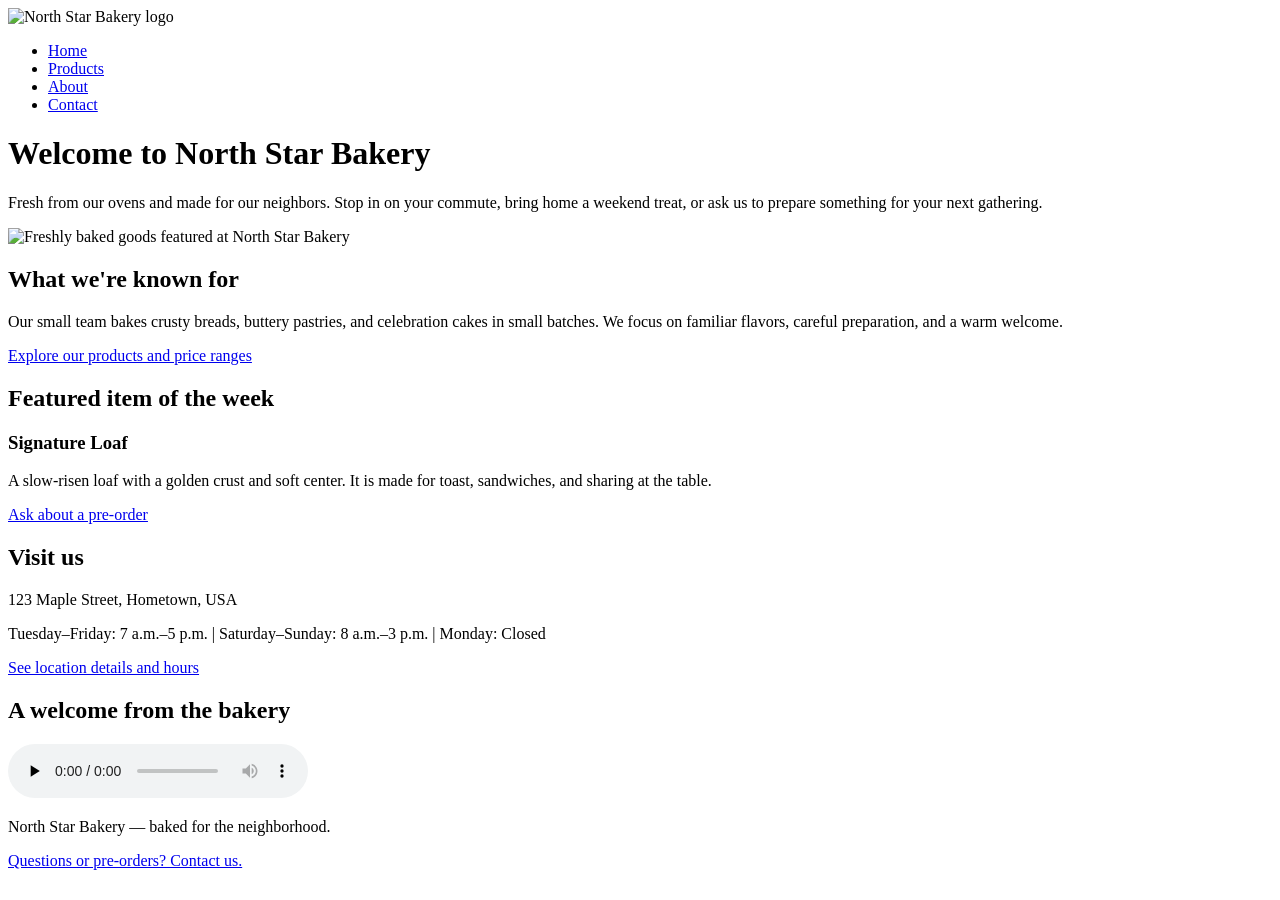
==== index.html @ 4942fa48 "Add four HTML bakery pages" ====
<!DOCTYPE html>
<html lang="en">
<head>
  <meta charset="utf-8">
  <meta name="viewport" content="width=device-width, initial-scale=1">
  <meta name="description" content="Welcome to North Star, a neighborhood bakery making fresh bread and treats for everyday moments.">
  <title>Home | North Star Bakery</title>
</head>
<body>
  <header>
    <img src="media/bakery-logo_c.png" alt="North Star Bakery logo" width="180">
    <nav aria-label="Main navigation">
      <ul>
        <li><a href="index.html" aria-current="page">Home</a></li>
        <li><a href="products.html">Products</a></li>
        <li><a href="about.html">About</a></li>
        <li><a href="contact.html">Contact</a></li>
      </ul>
    </nav>
  </header>

  <main>
    <h1>Welcome to North Star Bakery</h1>
    <p>Fresh from our ovens and made for our neighbors. Stop in on your commute, bring home a weekend treat, or ask us to prepare something for your next gathering.</p>

    <picture>
      <source media="(max-width: 600px)" srcset="media/bakery-feature-small_c.png">
      <img src="media/bakery-feature-large_c.png" alt="Freshly baked goods featured at North Star Bakery" width="900">
    </picture>

    <section aria-labelledby="known-for">
      <h2 id="known-for">What we're known for</h2>
      <p>Our small team bakes crusty breads, buttery pastries, and celebration cakes in small batches. We focus on familiar flavors, careful preparation, and a warm welcome.</p>
      <p><a href="products.html">Explore our products and price ranges</a></p>
    </section>

    <section aria-labelledby="featured-item">
      <h2 id="featured-item">Featured item of the week</h2>
      <h3>Signature Loaf</h3>
      <p>A slow-risen loaf with a golden crust and soft center. It is made for toast, sandwiches, and sharing at the table.</p>
      <p><a href="contact.html">Ask about a pre-order</a></p>
    </section>

    <section aria-labelledby="visit-us">
      <h2 id="visit-us">Visit us</h2>
      <p>123 Maple Street, Hometown, USA</p>
      <p>Tuesday–Friday: 7 a.m.–5 p.m. | Saturday–Sunday: 8 a.m.–3 p.m. | Monday: Closed</p>
      <p><a href="contact.html">See location details and hours</a></p>
    </section>

    <section aria-labelledby="audio-welcome">
      <h2 id="audio-welcome">A welcome from the bakery</h2>
      <audio controls preload="none">
        <source src="media/bakery-welcome_c.mp3" type="audio/mpeg">
        Your browser does not support audio playback. You can still read about us on the <a href="about.html">About page</a>.
      </audio>
    </section>
  </main>

  <footer>
    <p>North Star Bakery &mdash; baked for the neighborhood.</p>
    <p><a href="contact.html">Questions or pre-orders? Contact us.</a></p>
  </footer>
</body>
</html>
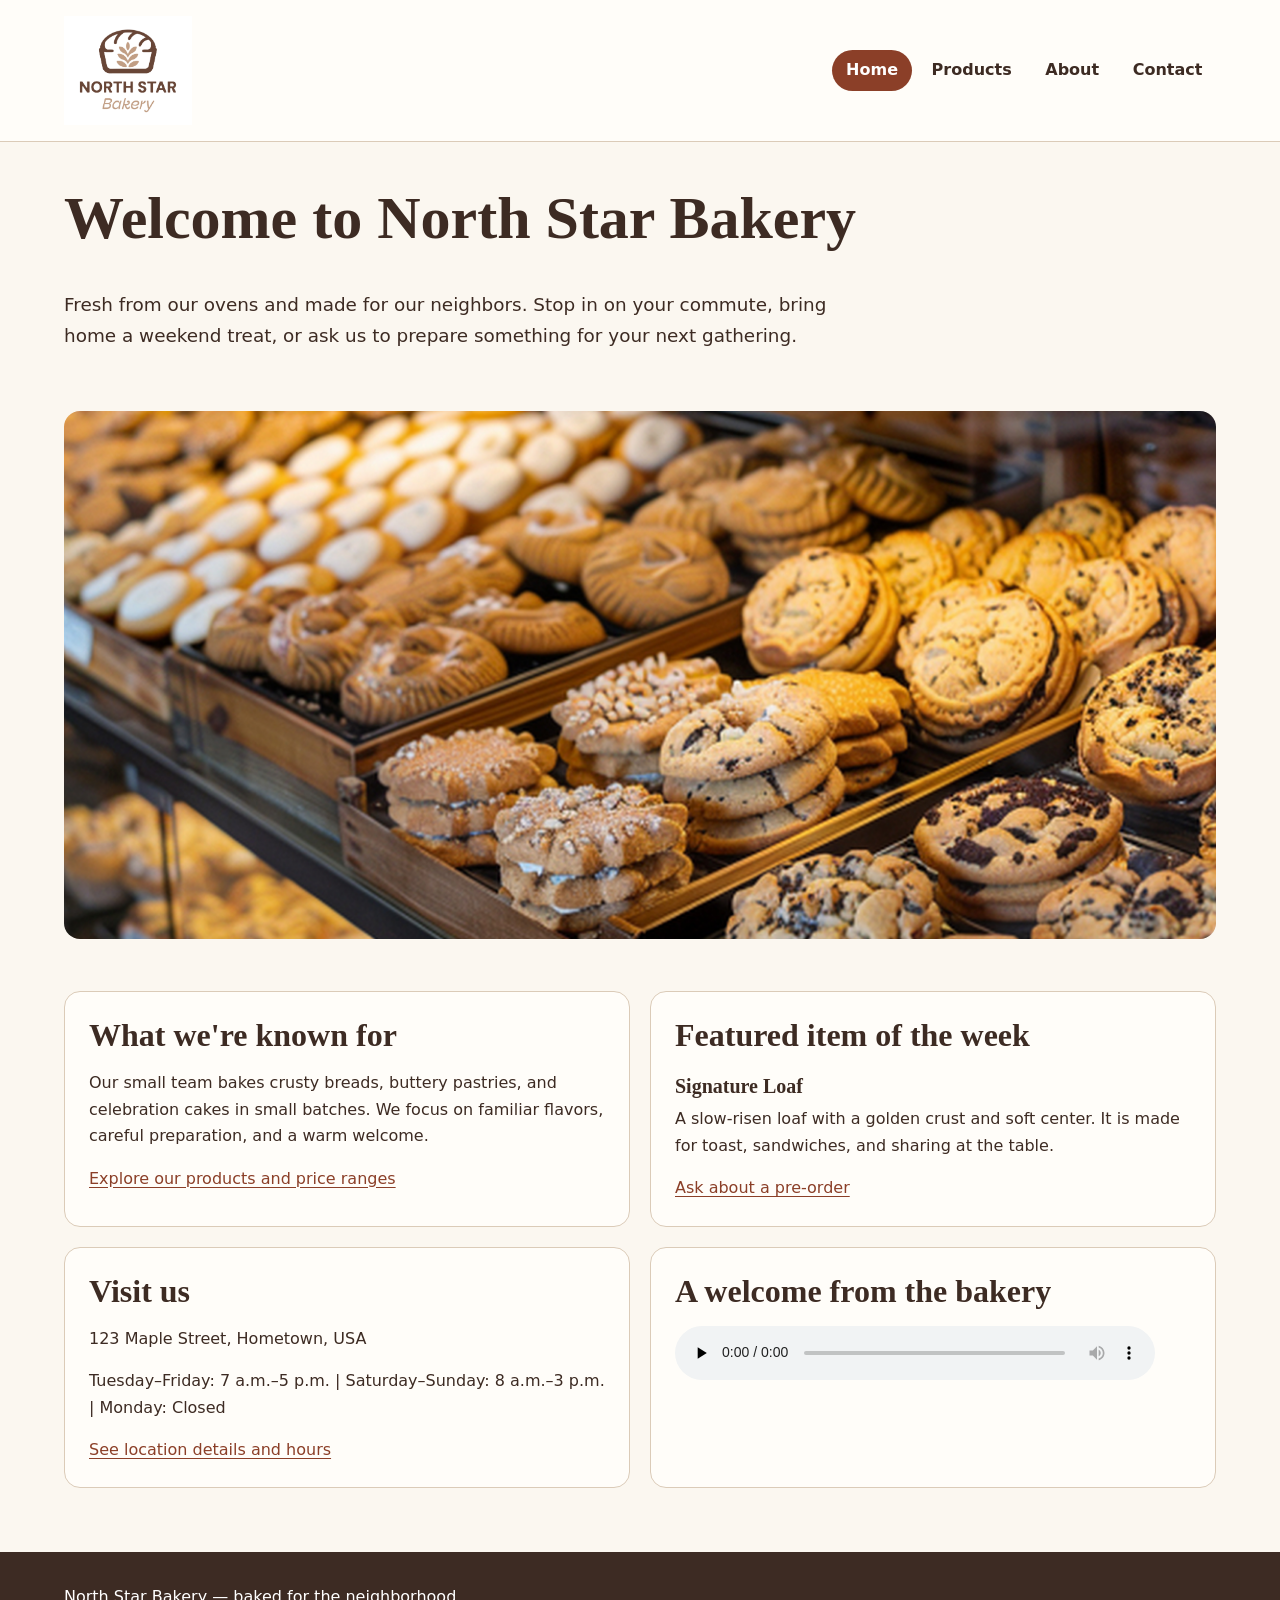
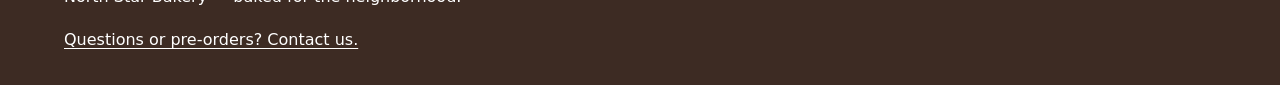
==== commit f78cfc5c: "Style bakery site for Touchstone 3" ====
--- a/index.html
+++ b/index.html
@@ -5,8 +5,9 @@
   <meta name="viewport" content="width=device-width, initial-scale=1">
   <meta name="description" content="Welcome to North Star, a neighborhood bakery making fresh bread and treats for everyday moments.">
   <title>Home | North Star Bakery</title>
+  <link rel="stylesheet" href="styles.css">
 </head>
-<body>
+<body class="index">
   <header>
     <img src="media/bakery-logo_c.png" alt="North Star Bakery logo" width="180">
     <nav aria-label="Main navigation">
@@ -64,3 +65,4 @@
 </body>
 </html>
 
+
--- a/styles.css
+++ b/styles.css
@@ -0,0 +1,284 @@
+:root {
+  color-scheme: light;
+  --paper: #fbf7f0;
+  --surface: #fffdf9;
+  --ink: #3d2b23;
+  --accent: #8b3f28;
+  --line: #dbcbb8;
+}
+
+* {
+  box-sizing: border-box;
+}
+
+html {
+  scroll-behavior: smooth;
+}
+
+body {
+  margin: 0;
+  background: var(--paper);
+  color: var(--ink);
+  font-family: system-ui, -apple-system, "Segoe UI", sans-serif;
+  font-size: 1rem;
+  line-height: 1.65;
+}
+
+h1, h2, h3 {
+  font-family: Georgia, "Times New Roman", serif;
+  line-height: 1.2;
+  text-wrap: balance;
+}
+
+h1 {
+  margin: 0 0 1rem;
+  font-size: clamp(2.25rem, 7vw, 3.75rem);
+}
+
+h2 {
+  margin: 0 0 1rem;
+  font-size: clamp(1.5rem, 4vw, 2rem);
+}
+
+h3 {
+  margin: 1.25rem 0 0.5rem;
+  font-size: 1.25rem;
+}
+
+p {
+  margin: 0 0 1rem;
+}
+
+a {
+  color: var(--accent);
+  text-underline-offset: 0.2em;
+}
+
+a:hover {
+  text-decoration-thickness: 0.13em;
+}
+
+a:focus-visible, button:focus-visible, input:focus-visible,
+select:focus-visible, textarea:focus-visible {
+  outline: 3px solid var(--accent);
+  outline-offset: 3px;
+}
+
+header {
+  display: flex;
+  flex-direction: column;
+  align-items: flex-start;
+  gap: 1rem;
+  padding: 1rem max(1.25rem, calc((100vw - 72rem) / 2));
+  background: var(--surface);
+  border-bottom: 1px solid var(--line);
+}
+
+header img {
+  display: block;
+  width: 8rem;
+  height: auto;
+}
+
+nav {
+  width: 100%;
+}
+
+nav ul {
+  display: grid;
+  grid-template-columns: repeat(2, minmax(0, 1fr));
+  gap: 0.5rem;
+  margin: 0;
+  padding: 0;
+  list-style: none;
+}
+
+nav a {
+  display: block;
+  padding: 0.45rem 0.85rem;
+  border-radius: 999px;
+  color: var(--ink);
+  font-weight: 650;
+  text-align: center;
+  text-decoration: none;
+}
+
+nav a:hover, nav a[aria-current="page"] {
+  background: var(--accent);
+  color: #fff;
+}
+
+main {
+  width: min(100%, 74.5rem);
+  margin: 0 auto;
+  padding: 2.5rem 1.25rem 4rem;
+}
+
+main > p:first-of-type {
+  max-width: 48rem;
+  font-size: 1.15rem;
+}
+
+main > picture {
+  display: block;
+  margin: 1.5rem 0 2rem;
+}
+
+main > picture img, main > img {
+  display: block;
+  width: 100%;
+  max-height: 33rem;
+  height: auto;
+  object-fit: cover;
+  border-radius: 1rem;
+}
+
+main > img {
+  margin: 1.5rem 0 2rem;
+}
+
+section {
+  margin: 1.25rem 0;
+  padding: 1.5rem;
+  background: var(--surface);
+  border: 1px solid var(--line);
+  border-radius: 1rem;
+}
+
+section > p:last-child {
+  margin-bottom: 0;
+}
+
+section img {
+  display: block;
+  max-width: 100%;
+  height: auto;
+  border-radius: 0.75rem;
+}
+
+figure {
+  margin: 1.5rem 0 0;
+  padding: 1rem;
+  background: var(--paper);
+  border-left: 4px solid var(--accent);
+  border-radius: 0.5rem;
+}
+
+figcaption {
+  margin-top: 0.75rem;
+  font-size: 0.95rem;
+}
+
+audio {
+  display: block;
+  width: min(100%, 30rem);
+}
+
+address {
+  font-style: normal;
+}
+
+fieldset {
+  min-width: 0;
+  padding: 1.25rem;
+  border: 1px solid var(--line);
+  border-radius: 0.75rem;
+}
+
+legend {
+  padding: 0 0.4rem;
+  font-weight: 700;
+}
+
+label {
+  display: inline-block;
+  margin-bottom: 0.3rem;
+  font-weight: 650;
+}
+
+input, select, textarea {
+  width: 100%;
+  max-width: 38rem;
+  padding: 0.7rem 0.8rem;
+  border: 1px solid #9b8879;
+  border-radius: 0.45rem;
+  background: #fff;
+  color: var(--ink);
+  font: inherit;
+}
+
+textarea {
+  resize: vertical;
+}
+
+button {
+  margin-top: 1rem;
+  padding: 0.75rem 1.25rem;
+  border: 0;
+  border-radius: 0.5rem;
+  background: var(--accent);
+  color: #fff;
+  font: inherit;
+  font-weight: 700;
+  cursor: pointer;
+}
+
+button:hover {
+  background: var(--ink);
+}
+
+footer {
+  padding: 2rem max(1.25rem, calc((100vw - 72rem) / 2));
+  background: var(--ink);
+  color: #fff;
+}
+
+footer a {
+  color: #fff;
+}
+
+footer p:last-child {
+  margin-bottom: 0;
+}
+
+@media (min-width: 48rem) {
+  header {
+    flex-direction: row;
+    align-items: center;
+    justify-content: space-between;
+  }
+
+  nav {
+    width: auto;
+  }
+
+  nav ul {
+    display: flex;
+    gap: 0.4rem;
+  }
+
+  .index main, .contact main {
+    display: grid;
+    grid-template-columns: repeat(2, minmax(0, 1fr));
+    gap: 1.25rem;
+  }
+
+  .index main > h1, .index main > p, .index main > picture,
+  .contact main > h1, .contact main > p {
+    grid-column: 1 / -1;
+  }
+
+  .index main > section, .contact main > section {
+    margin: 0;
+  }
+
+  .contact main {
+    grid-template-columns: minmax(14rem, 1fr) minmax(0, 2fr);
+  }
+}
+
+@media (prefers-reduced-motion: reduce) {
+  html {
+    scroll-behavior: auto;
+  }
+}
